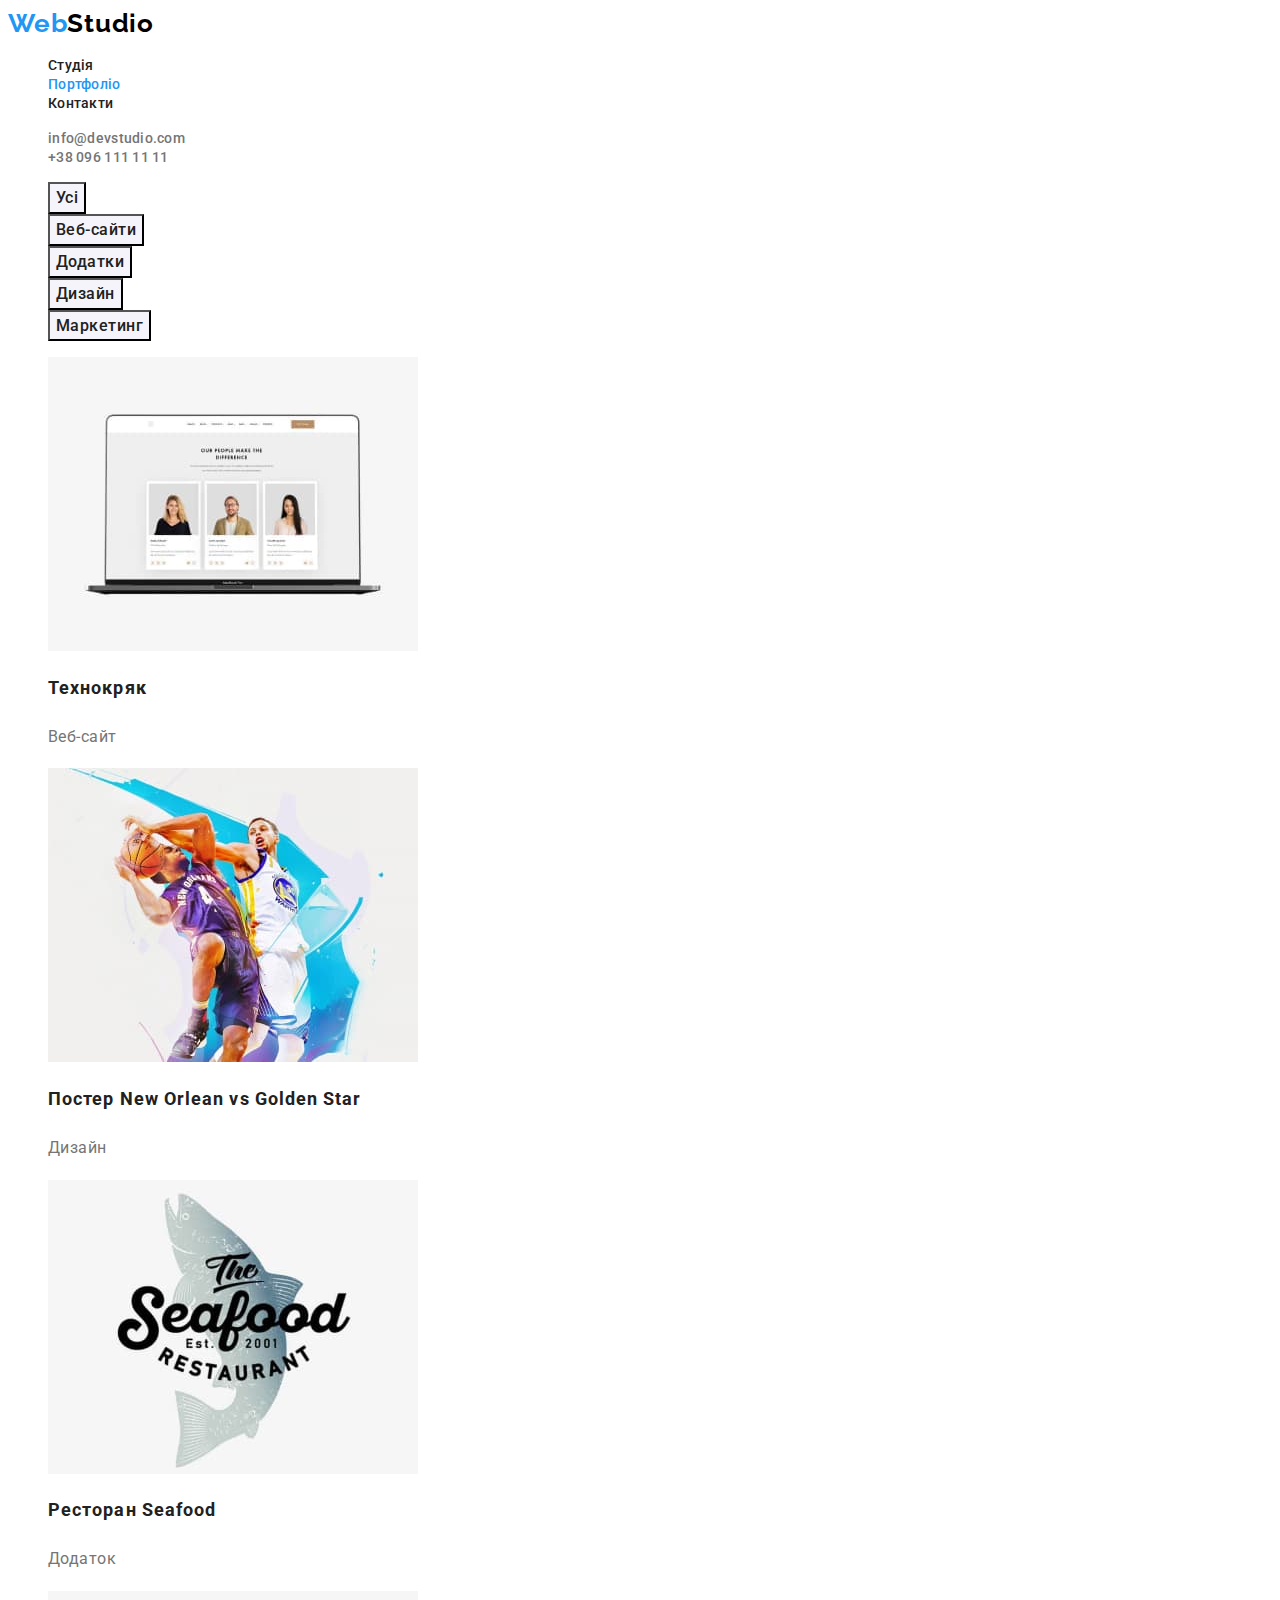
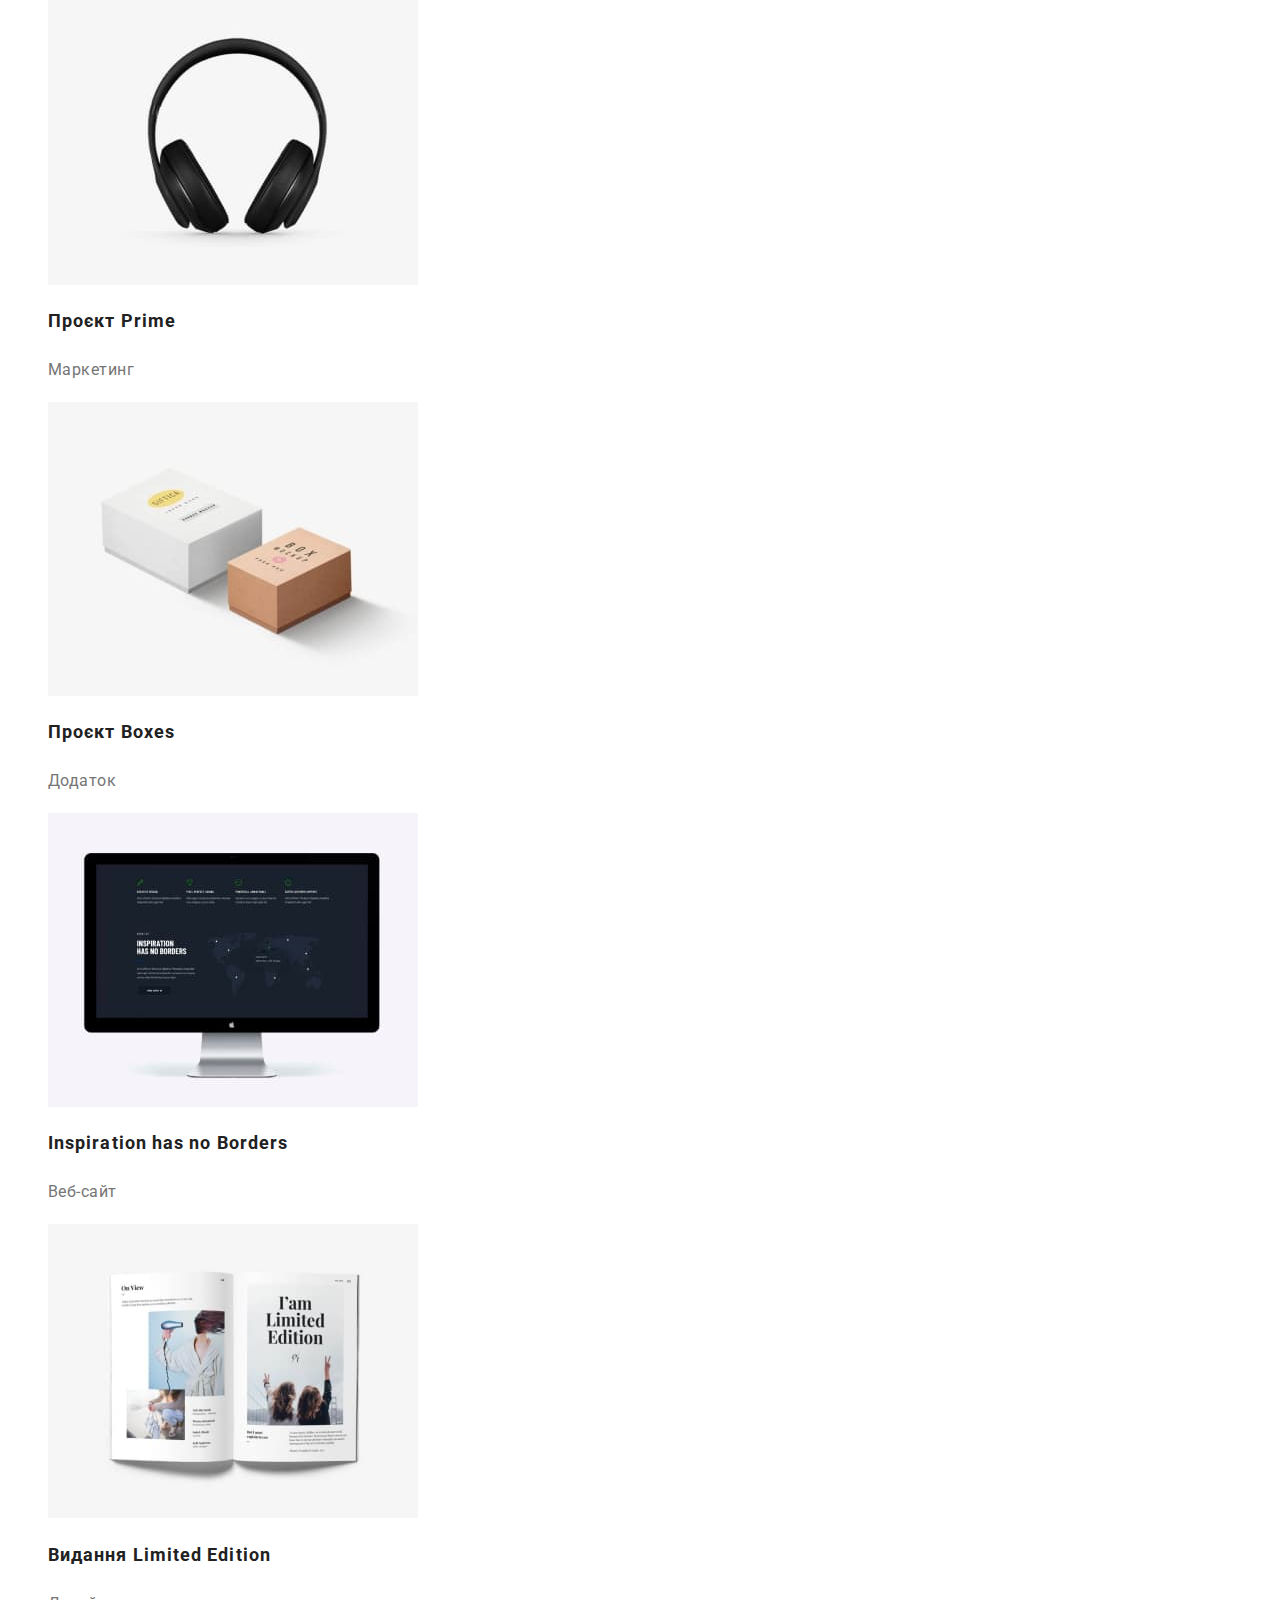
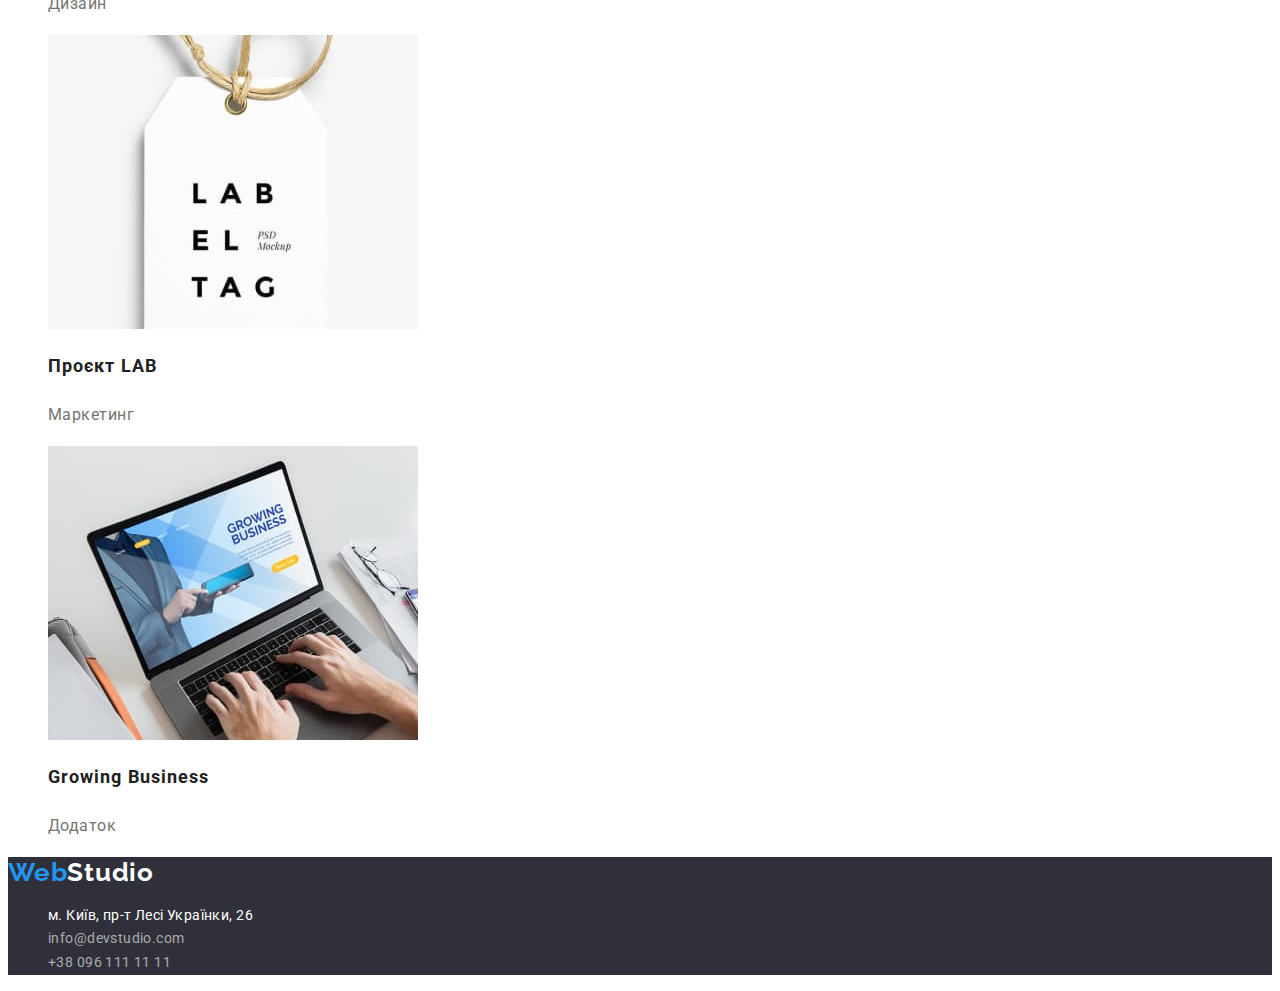
==== portfolio.html @ 30cf0112 "copy HW2" ====
<!DOCTYPE html>
<html lang="uk">
  <head>
    <meta charset="UTF-8" />
    <meta http-equiv="X-UA-Compatible" content="IE=edge" />
    <meta name="viewport" content="width=device-width, initial-scale=1.0" />
    <link
      href="https://fonts.googleapis.com/css2?family=Raleway:wght@700&family=Roboto:wght@400;500;700;900&display=swap"
      rel="stylesheet"
    />
    <title>Portfolio</title>
    <link rel="stylesheet" href="./css/styles.css" />
  </head>
  <body>
    <header class="header">
      <a href="./index.html" class="logo-header"> <span class="logo-web">Web</span>Studio </a>
      <nav class="navigation">
        <ul class="nav-list">
          <li><a href="./index.html" class="link">Студія</a></li>
          <li><a href="./portfolio.html" class="link active-link">Портфоліо</a></li>
          <li><a href="#" class="link">Контакти</a></li>
        </ul>
      </nav>
      <ul class="contacts">
        <li>
          <a href="mailto:info@devstudio.com" class="link">info@devstudio.com</a>
        </li>
        <li>
          <a href="tel:+380961111111" class="link">+38 096 111 11 11</a>
        </li>
      </ul>
    </header>
    <main>
      <section class="portfolio">
        <h1 class="visually-hidden">Портфоліо</h1>
        <ul class="filter-list">
          <li class="item"><button type="button" class="filter-btn">Усі</button></li>
          <li class="item"><button type="button" class="filter-btn">Веб-сайти</button></li>
          <li class="item"><button type="button" class="filter-btn">Додатки</button></li>
          <li class="item"><button type="button" class="filter-btn">Дизайн</button></li>
          <li class="item"><button type="button" class="filter-btn">Маркетинг</button></li>
        </ul>
        <ul class="project-list">
          <li class="item">
            <a href="#" class="link"
              ><img src="./images/technokryak.jpg" alt="Технокряк" width="370" />
              <h2 class="title">Технокряк</h2>
              <p class="text">Веб-сайт</p>
            </a>
          </li>
          <li class="item">
            <a href="#" class="link"
              ><img src="./images/poster.jpg" alt="Постер New Orlean vs Golden Star" width="370" />
              <h2 class="title">Постер New Orlean vs Golden Star</h2>
              <p class="text">Дизайн</p>
            </a>
          </li>
          <li class="item">
            <a href="#" class="link"
              ><img src="./images/seafood.jpg" alt="Ресторан Seafood" width="370" />
              <h2 class="title">Ресторан Seafood</h2>
              <p class="text">Додаток</p>
            </a>
          </li>
          <li class="item">
            <a href="#" class="link"
              ><img src="./images/prime.jpg" alt="Проєкт Prime" width="370" />
              <h2 class="title">Проєкт Prime</h2>
              <p class="text">Маркетинг</p></a
            >
          </li>
          <li class="item">
            <a href="#" class="link"
              ><img src="./images/boxes.jpg" alt="Проєкт Boxes" width="370" />
              <h2 class="title">Проєкт Boxes</h2>
              <p class="text">Додаток</p>
            </a>
          </li>
          <li class="item">
            <a href="#" class="link"
              ><img src="./images/inspiration.jpg" alt="Inspiration has no Borders" width="370" />
              <h2 class="title">Inspiration has no Borders</h2>
              <p class="text">Веб-сайт</p>
            </a>
          </li>
          <li class="item">
            <a href="#" class="link"
              ><img src="./images/limited.jpg" alt="Видання Limited Edition" width="370" />
              <h2 class="title">Видання Limited Edition</h2>
              <p class="text">Дизайн</p>
            </a>
          </li>
          <li class="item">
            <a href="#" class="link"
              ><img src="./images/lab.jpg" alt="Проєкт LAB" width="370" />
              <h2 class="title">Проєкт LAB</h2>
              <p class="text">Маркетинг</p></a
            >
          </li>
          <li class="item">
            <a href="#" class="link"
              ><img src="./images/busines.jpg" alt="Growing Business" width="370" />
              <h2 class="title">Growing Business</h2>
              <p class="text">Додаток</p>
            </a>
          </li>
        </ul>
      </section>
    </main>
    <footer class="footer">
      <a href="./index.html" class="logo-footer"> <span class="logo-web">Web</span>Studio </a>
      <address class="address">
        <ul class="address-list">
          <li>
            <a
              href="https://goo.gl/maps/CPtrU1FHBa2aNyZL9"
              target="_blank"
              rel="noopener noreferrer nofollow"
              class="link"
              >м. Київ, пр-т Лесі Українки, 26</a
            >
          </li>
          <li><a href="mailto:info@devstudio.com" class="link">info@devstudio.com</a></li>
          <li><a href="tel:+380961111111" class="link">+38 096 111 11 11</a></li>
        </ul>
      </address>
    </footer>
  </body>
</html>
---- css/styles.css ----
/* Палітра і основні стилі сайту */
:root {
  --accent-color: #2196f3;
  --accent-active: #188ce8;
  --black-logo: #000000;
  --main-text: #212121;
  --secondary-text: #757575;
  --white-text: #ffffff;
  --footer-text: rgba(255, 255, 255, 0.6);
  --white-background: #ffffff;
  --grey-background: #f5f4fa;
  --dark-background: #2f303a;
}

body {
  font-family: 'Roboto', sans-serif;
  color: var(--secondary-text);
  background-color: var(--white-background);
}

button {
  cursor: pointer;
  font-family: inherit;
}
.visually-hidden {
  position: absolute;
  white-space: nowrap;
  width: 1px;
  height: 1px;
  overflow: hidden;
  border: 0;
  padding: 0;
  clip: rect(0 0 0 0);
  clip-path: inset(50%);
  margin: -1px;
}

/* header */
.header {
  background-color: var(--white-background);
}
.logo-header {
  font-family: 'Raleway';
  font-weight: 700;
  font-size: 26px;
  line-height: 1.19;
  letter-spacing: 0.03em;

  text-decoration: none;
  color: var(--black-logo);
}
.logo-web {
  color: var(--accent-color);
}
.nav-list {
  list-style-type: none;
}
.nav-list .link {
  font-weight: 500;
  font-size: 14px;
  line-height: 1.14;
  letter-spacing: 0.02em;

  text-decoration: none;
  color: var(--main-text);
}
.contacts {
  list-style-type: none;
}
.contacts .link {
  font-weight: 500;
  font-size: 14px;
  line-height: 1.14;
  letter-spacing: 0.02em;

  text-decoration: none;
  color: var(--secondary-text);
}

.header .link:hover,
.header .link:focus {
  color: var(--accent-color);
}
.header .active-link {
  color: var(--accent-color);
}

/* footer */
.footer {
  background-color: var(--dark-background);
}
.logo-footer {
  font-family: 'Raleway';
  font-weight: 700;
  font-size: 26px;
  line-height: 1.19;
  letter-spacing: 0.03em;

  text-decoration: none;
  color: var(--white-text);
}
.address-list {
  list-style-type: none;
}
.address-list .link {
  font-style: normal;
  font-size: 14px;
  line-height: 1.71;
  letter-spacing: 0.03em;

  text-decoration: none;
  color: var(--footer-text);
}
.address-list [rel] {
  color: var(--white-text);
}
.address-list .link:hover,
.adress-list .link:focus {
  color: var(--accent-color);
}

/* ---------------studio (main page)--------------- */
/* hero */
.hero {
  background-color: var(--dark-background);
}
.hero .title {
  font-weight: 900;
  font-size: 44px;
  line-height: 1.36;
  text-align: center;
  letter-spacing: 0.06em;
  text-transform: uppercase;

  color: var(--white-text);
}
.hero-btn {
  font-weight: 700;
  font-size: 16px;
  line-height: 1.88;
  letter-spacing: 0.06em;

  color: var(--white-text);
  background-color: var(--accent-color);
}

.hero button:hover,
.hero button:focus {
  background-color: var(--accent-active);
}

/* benefits */
.benefits {
}
.benefits .title {
  font-weight: 700;
  font-size: 14px;
  line-height: 1.14;
  letter-spacing: 0.03em;
  text-transform: uppercase;

  color: var(--main-text);
}
.benefits-list {
  list-style-type: none;
}
.benefits-text {
  font-size: 14px;
  line-height: 1.71;
  letter-spacing: 0.03em;
}

/* work */

.work .title {
  font-weight: 700;
  font-size: 36px;
  line-height: 1.16;
  text-align: center;
  letter-spacing: 0.03em;

  color: var(--main-text);
}
.work-list {
  list-style-type: none;
}

/* command */
.command {
  background-color: var(--grey-background);
}
.command .title {
  font-weight: 700;
  font-size: 36px;
  line-height: 1.16;
  text-align: center;
  letter-spacing: 0.03em;

  color: var(--main-text);
}
.command-list {
  list-style-type: none;
}
.command-list .item {
  background-color: var(--white-background);
}
.command-list .title {
  font-weight: 500;
  font-size: 16px;
  line-height: 1.18;
  text-align: center;
  letter-spacing: 0.03em;

  color: var(--main-text);
}
.command-list .text {
  font-size: 16px;
  line-height: 1.18;
  text-align: center;
  letter-spacing: 0.03em;
}

/* ---------------portfolio page--------------- */
.filter-list {
  list-style-type: none;
}
.filter-btn {
  font-weight: 500;
  font-size: 16px;
  line-height: 1.62;
  letter-spacing: 0.03em;

  color: var(--main-text);
  background-color: var(--grey-background);
}
.filter-btn:hover,
.filter-btn:focus {
  color: var(--white-text);
  background-color: var(--accent-color);
}
.project-list {
  list-style-type: none;
}
.project-list .link {
  text-decoration: none;
  color: inherit;
}
.project-list .title {
  font-weight: 700;
  font-size: 18px;
  line-height: 2;
  letter-spacing: 0.06em;

  color: var(--main-text);
}
.project-list .text {
  font-size: 16px;
  line-height: 1.88;
  letter-spacing: 0.03em;
}
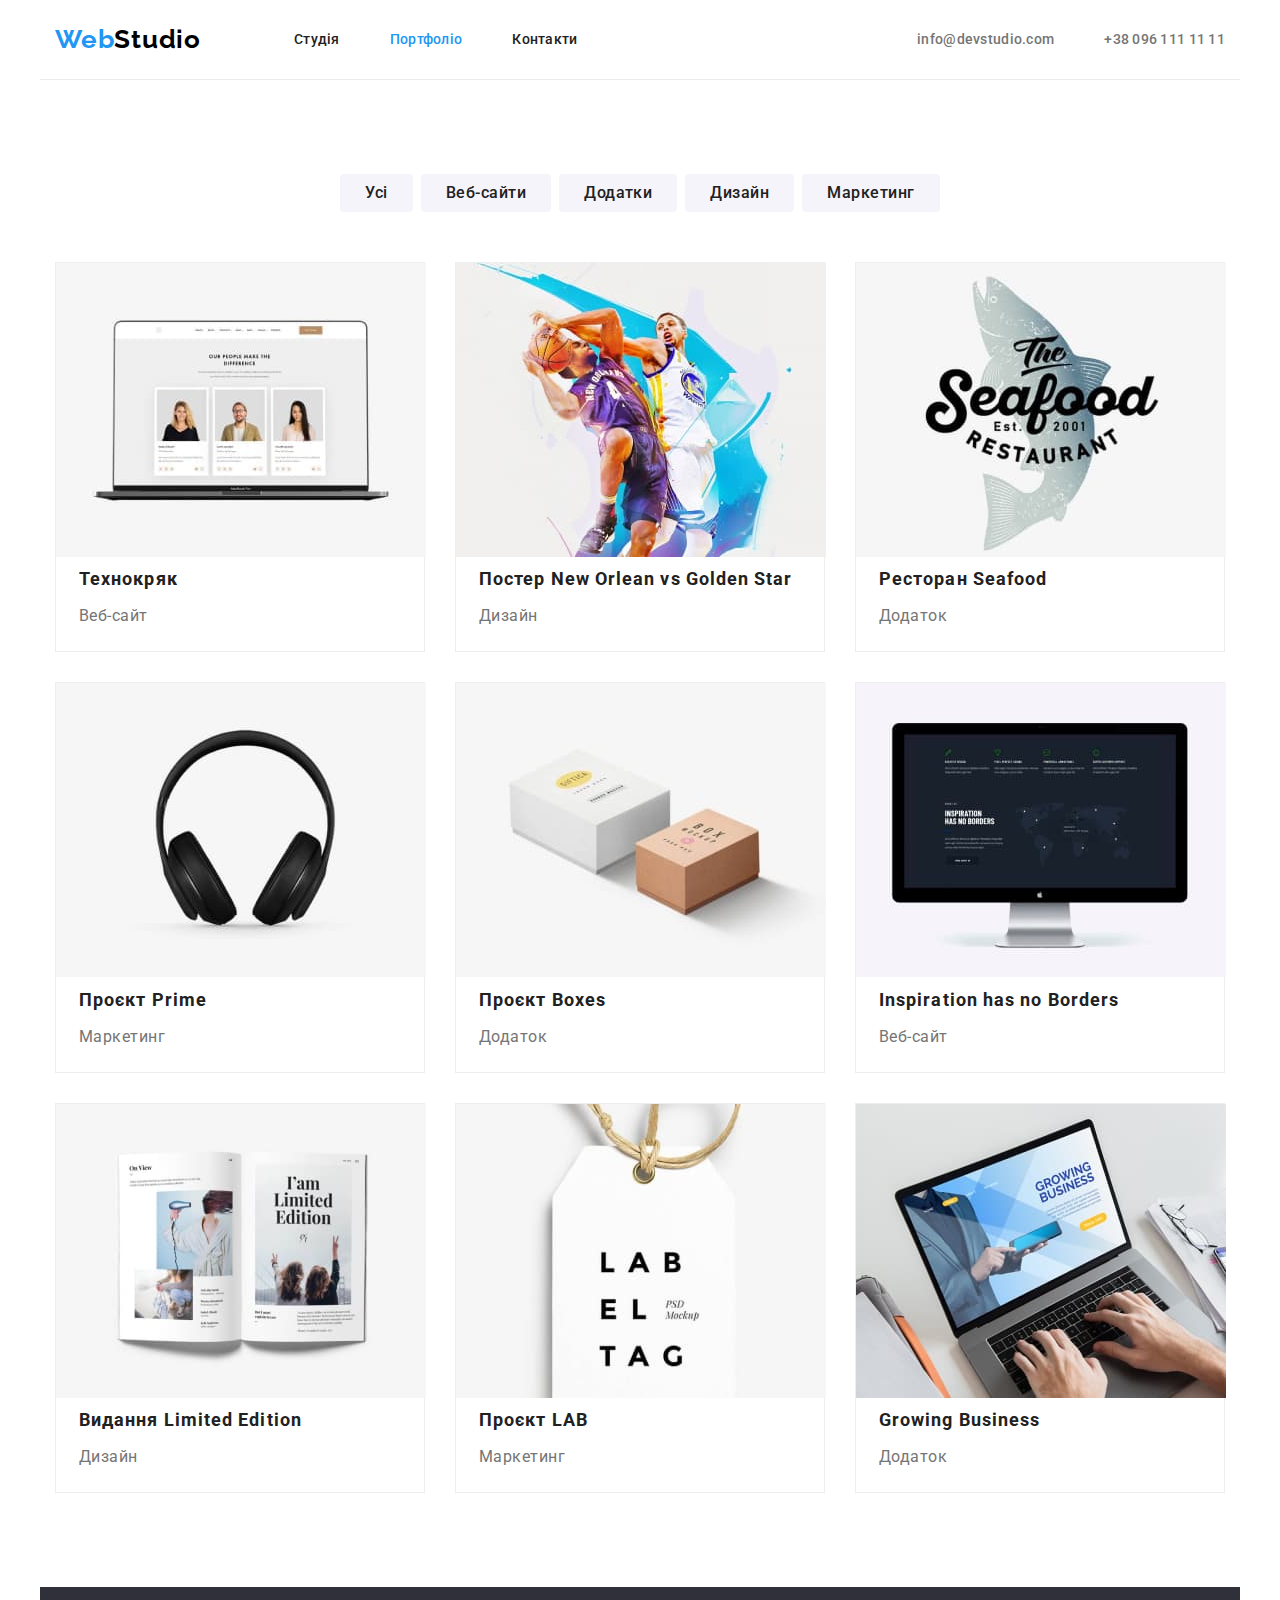
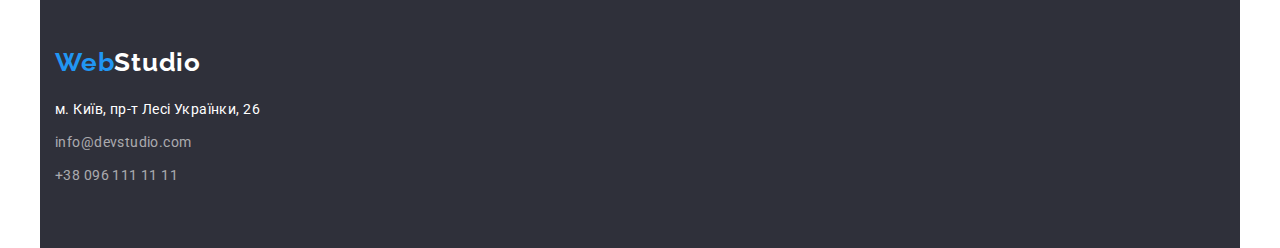
==== commit 31b682fa: "stage 1" ====
--- a/portfolio.html
+++ b/portfolio.html
@@ -9,29 +9,38 @@
       rel="stylesheet"
     />
     <title>Portfolio</title>
+    <link
+      rel="stylesheet"
+      href="https://cdnjs.cloudflare.com/ajax/libs/modern-normalize/1.1.0/modern-normalize.css"
+      integrity="sha512-Y0MM+V6ymRKN2zStTqzQ227DWhhp4Mzdo6gnlRnuaNCbc+YN/ZH0sBCLTM4M0oSy9c9VKiCvd4Jk44aCLrNS5Q=="
+      crossorigin="anonymous"
+      referrerpolicy="no-referrer"
+    />
     <link rel="stylesheet" href="./css/styles.css" />
   </head>
   <body>
-    <header class="header">
+    <header class="header container">
       <a href="./index.html" class="logo-header"> <span class="logo-web">Web</span>Studio </a>
       <nav class="navigation">
         <ul class="nav-list">
-          <li><a href="./index.html" class="link">Студія</a></li>
-          <li><a href="./portfolio.html" class="link active-link">Портфоліо</a></li>
-          <li><a href="#" class="link">Контакти</a></li>
+          <li class="nav-list-item"><a href="./index.html" class="link">Студія</a></li>
+          <li class="nav-list-item">
+            <a href="./portfolio.html" class="link active-link">Портфоліо</a>
+          </li>
+          <li class="nav-list-item"><a href="#" class="link">Контакти</a></li>
         </ul>
       </nav>
       <ul class="contacts">
-        <li>
+        <li class="contacts-list">
           <a href="mailto:info@devstudio.com" class="link">info@devstudio.com</a>
         </li>
-        <li>
+        <li class="contacts-list">
           <a href="tel:+380961111111" class="link">+38 096 111 11 11</a>
         </li>
       </ul>
     </header>
     <main>
-      <section class="portfolio">
+      <section class="portfolio container section">
         <h1 class="visually-hidden">Портфоліо</h1>
         <ul class="filter-list">
           <li class="item"><button type="button" class="filter-btn">Усі</button></li>
@@ -107,11 +116,11 @@
         </ul>
       </section>
     </main>
-    <footer class="footer">
+    <footer class="footer container">
       <a href="./index.html" class="logo-footer"> <span class="logo-web">Web</span>Studio </a>
       <address class="address">
         <ul class="address-list">
-          <li>
+          <li class="item">
             <a
               href="https://goo.gl/maps/CPtrU1FHBa2aNyZL9"
               target="_blank"
@@ -120,8 +129,10 @@
               >м. Київ, пр-т Лесі Українки, 26</a
             >
           </li>
-          <li><a href="mailto:info@devstudio.com" class="link">info@devstudio.com</a></li>
-          <li><a href="tel:+380961111111" class="link">+38 096 111 11 11</a></li>
+          <li class="item">
+            <a href="mailto:info@devstudio.com" class="link">info@devstudio.com</a>
+          </li>
+          <li class="item"><a href="tel:+380961111111" class="link">+38 096 111 11 11</a></li>
         </ul>
       </address>
     </footer>
--- a/css/styles.css
+++ b/css/styles.css
@@ -12,6 +12,28 @@
   --dark-background: #2f303a;
 }
 
+h1,
+h2,
+h3,
+h4,
+h5,
+h6 {
+  margin-top: 0;
+  margin-bottom: 0;
+  margin-left: auto;
+  margin-right: auto;
+}
+
+ul {
+  margin: 0;
+  padding: 0;
+}
+
+p {
+  margin: 0;
+  padding: 0;
+}
+
 body {
   font-family: 'Roboto', sans-serif;
   color: var(--secondary-text);
@@ -38,6 +60,12 @@
 /* header */
 .header {
   background-color: var(--white-background);
+  display: flex;
+  align-content: center;
+  align-items: center;
+  height: 80px;
+
+  border-bottom: 1px solid rgba(236, 236, 236, 1);
 }
 .logo-header {
   font-family: 'Raleway';
@@ -52,8 +80,13 @@
 .logo-web {
   color: var(--accent-color);
 }
+.navigation {
+  margin-left: 93px;
+}
 .nav-list {
   list-style-type: none;
+
+  display: flex;
 }
 .nav-list .link {
   font-weight: 500;
@@ -64,8 +97,19 @@
   text-decoration: none;
   color: var(--main-text);
 }
+
+.nav-list-item:nth-child(-n + 2) {
+  margin-right: 50px;
+}
+
 .contacts {
   list-style-type: none;
+
+  display: flex;
+  margin-left: auto;
+}
+.contacts-list:first-child {
+  margin-right: 50px;
 }
 .contacts .link {
   font-weight: 500;
@@ -88,6 +132,8 @@
 /* footer */
 .footer {
   background-color: var(--dark-background);
+  padding-top: 60px;
+  padding-bottom: 60px;
 }
 .logo-footer {
   font-family: 'Raleway';
@@ -98,9 +144,15 @@
 
   text-decoration: none;
   color: var(--white-text);
+
+  display: block;
+  margin-bottom: 20px;
 }
 .address-list {
   list-style-type: none;
+}
+.address-list .item:not(:last-child) {
+  margin-bottom: 9px;
 }
 .address-list .link {
   font-style: normal;
@@ -119,10 +171,26 @@
   color: var(--accent-color);
 }
 
+.container {
+  width: 1200px;
+  margin-left: auto;
+  margin-right: auto;
+  padding-right: 15px;
+  padding-left: 15px;
+}
+
+.section {
+  padding-top: 94px;
+  padding-bottom: 94px;
+}
+
 /* ---------------studio (main page)--------------- */
 /* hero */
 .hero {
   background-color: var(--dark-background);
+
+  padding-left: auto;
+  padding-right: auto;
 }
 .hero .title {
   font-weight: 900;
@@ -133,6 +201,9 @@
   text-transform: uppercase;
 
   color: var(--white-text);
+
+  width: 696px;
+  margin-bottom: 30px;
 }
 .hero-btn {
   font-weight: 700;
@@ -142,6 +213,14 @@
 
   color: var(--white-text);
   background-color: var(--accent-color);
+
+  display: block;
+  padding: 10px 32px;
+  box-shadow: 0px 4px 4px rgba(0, 0, 0, 0.15);
+  border-radius: 4px;
+  border: 0;
+  margin-left: auto;
+  margin-right: auto;
 }
 
 .hero button:hover,
@@ -151,6 +230,18 @@
 
 /* benefits */
 .benefits {
+  padding-bottom: 0;
+}
+.benefits-list {
+  list-style-type: none;
+
+  display: flex;
+}
+.benefits-list .item {
+  width: 270px;
+}
+.benefits-list .item:nth-child(-n + 3) {
+  margin-right: 30px;
 }
 .benefits .title {
   font-weight: 700;
@@ -160,10 +251,10 @@
   text-transform: uppercase;
 
   color: var(--main-text);
-}
-.benefits-list {
-  list-style-type: none;
-}
+
+  margin-bottom: 10px;
+}
+
 .benefits-text {
   font-size: 14px;
   line-height: 1.71;
@@ -180,9 +271,14 @@
   letter-spacing: 0.03em;
 
   color: var(--main-text);
+  margin-bottom: 50px;
 }
 .work-list {
   list-style-type: none;
+  display: flex;
+}
+.work-list .item:not(:last-child) {
+  margin-right: 30px;
 }
 
 /* command */
@@ -197,12 +293,25 @@
   letter-spacing: 0.03em;
 
   color: var(--main-text);
+  margin-bottom: 50px;
 }
 .command-list {
   list-style-type: none;
+
+  display: flex;
 }
 .command-list .item {
   background-color: var(--white-background);
+
+  box-shadow: 0px 1px 3px rgba(0, 0, 0, 0.12), 0px 1px 1px rgba(0, 0, 0, 0.14),
+    0px 2px 1px rgba(0, 0, 0, 0.2);
+  border-radius: 0px 0px 4px 4px;
+}
+.command-list .item:not(:last-child) {
+  margin-right: 30px;
+}
+.command-list .photo {
+  margin-bottom: 30px;
 }
 .command-list .title {
   font-weight: 500;
@@ -212,17 +321,22 @@
   letter-spacing: 0.03em;
 
   color: var(--main-text);
+  margin-bottom: 10px;
 }
 .command-list .text {
   font-size: 16px;
   line-height: 1.18;
   text-align: center;
   letter-spacing: 0.03em;
+  margin-bottom: 30px;
 }
 
 /* ---------------portfolio page--------------- */
 .filter-list {
   list-style-type: none;
+  display: flex;
+  justify-content: center;
+  margin-bottom: 50px;
 }
 .filter-btn {
   font-weight: 500;
@@ -232,15 +346,40 @@
 
   color: var(--main-text);
   background-color: var(--grey-background);
-}
+
+  display: block;
+  border-radius: 4px;
+  border: 0;
+
+  padding: 6px 25px;
+}
+.filter-list .item:not(:last-child) {
+  margin-right: 8px;
+}
+
 .filter-btn:hover,
 .filter-btn:focus {
   color: var(--white-text);
   background-color: var(--accent-color);
+  box-shadow: 0px 3px 1px rgba(0, 0, 0, 0.1), 0px 1px 2px rgba(0, 0, 0, 0.08),
+    0px 2px 2px rgba(0, 0, 0, 0.12);
 }
 .project-list {
   list-style-type: none;
-}
+  display: flex;
+  flex-wrap: wrap;
+  gap: 30px;
+}
+.project-list .item {
+  border: 1px solid #eeeeee;
+
+  width: 370px;
+
+  padding-bottom: 20px;
+
+  flex-basis: calc((100% - 60px) / 3);
+}
+
 .project-list .link {
   text-decoration: none;
   color: inherit;
@@ -252,9 +391,14 @@
   letter-spacing: 0.06em;
 
   color: var(--main-text);
+  width: 322px;
+  margin-bottom: 4px;
 }
 .project-list .text {
   font-size: 16px;
   line-height: 1.88;
   letter-spacing: 0.03em;
-}
+  width: 322px;
+  margin-left: auto;
+  margin-right: auto;
+}
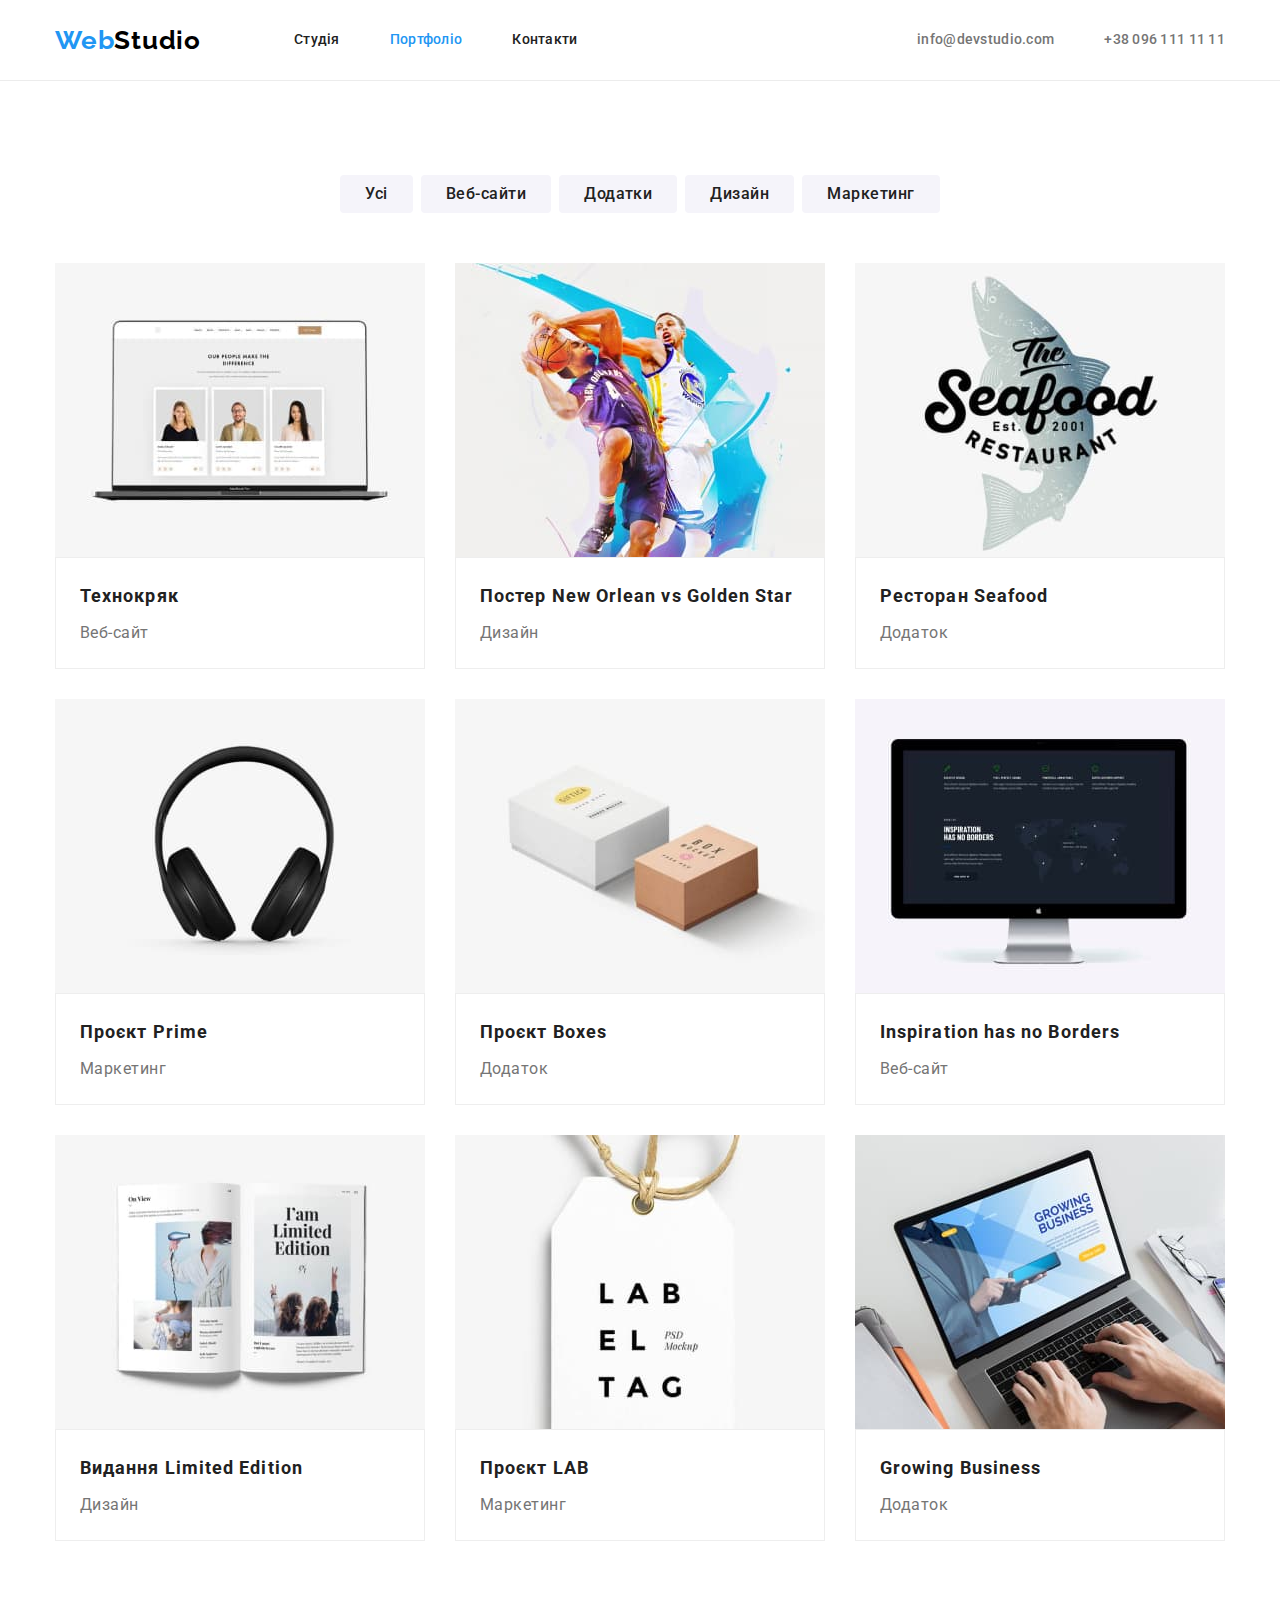
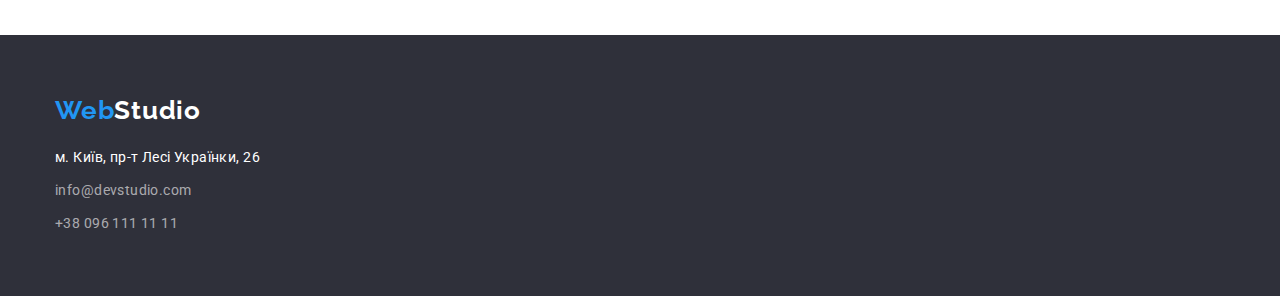
==== commit 09d047fd: "stage 2" ====
--- a/portfolio.html
+++ b/portfolio.html
@@ -19,122 +19,150 @@
     <link rel="stylesheet" href="./css/styles.css" />
   </head>
   <body>
-    <header class="header container">
-      <a href="./index.html" class="logo-header"> <span class="logo-web">Web</span>Studio </a>
-      <nav class="navigation">
-        <ul class="nav-list">
-          <li class="nav-list-item"><a href="./index.html" class="link">Студія</a></li>
-          <li class="nav-list-item">
-            <a href="./portfolio.html" class="link active-link">Портфоліо</a>
+    <header class="header">
+      <div class="container">
+        <a href="./index.html" class="logo-header"> <span class="logo-web">Web</span>Studio </a>
+        <nav class="navigation">
+          <ul class="nav-list">
+            <li class="nav-list-item"><a href="./index.html" class="link">Студія</a></li>
+            <li class="nav-list-item">
+              <a href="./portfolio.html" class="link active-link">Портфоліо</a>
+            </li>
+            <li class="nav-list-item"><a href="#" class="link">Контакти</a></li>
+          </ul>
+        </nav>
+        <ul class="contacts">
+          <li class="contacts-list">
+            <a href="mailto:info@devstudio.com" class="link">info@devstudio.com</a>
           </li>
-          <li class="nav-list-item"><a href="#" class="link">Контакти</a></li>
+          <li class="contacts-list">
+            <a href="tel:+380961111111" class="link">+38 096 111 11 11</a>
+          </li>
         </ul>
-      </nav>
-      <ul class="contacts">
-        <li class="contacts-list">
-          <a href="mailto:info@devstudio.com" class="link">info@devstudio.com</a>
-        </li>
-        <li class="contacts-list">
-          <a href="tel:+380961111111" class="link">+38 096 111 11 11</a>
-        </li>
-      </ul>
+      </div>
     </header>
     <main>
-      <section class="portfolio container section">
-        <h1 class="visually-hidden">Портфоліо</h1>
-        <ul class="filter-list">
-          <li class="item"><button type="button" class="filter-btn">Усі</button></li>
-          <li class="item"><button type="button" class="filter-btn">Веб-сайти</button></li>
-          <li class="item"><button type="button" class="filter-btn">Додатки</button></li>
-          <li class="item"><button type="button" class="filter-btn">Дизайн</button></li>
-          <li class="item"><button type="button" class="filter-btn">Маркетинг</button></li>
-        </ul>
-        <ul class="project-list">
-          <li class="item">
-            <a href="#" class="link"
-              ><img src="./images/technokryak.jpg" alt="Технокряк" width="370" />
-              <h2 class="title">Технокряк</h2>
-              <p class="text">Веб-сайт</p>
-            </a>
-          </li>
-          <li class="item">
-            <a href="#" class="link"
-              ><img src="./images/poster.jpg" alt="Постер New Orlean vs Golden Star" width="370" />
-              <h2 class="title">Постер New Orlean vs Golden Star</h2>
-              <p class="text">Дизайн</p>
-            </a>
-          </li>
-          <li class="item">
-            <a href="#" class="link"
-              ><img src="./images/seafood.jpg" alt="Ресторан Seafood" width="370" />
-              <h2 class="title">Ресторан Seafood</h2>
-              <p class="text">Додаток</p>
-            </a>
-          </li>
-          <li class="item">
-            <a href="#" class="link"
-              ><img src="./images/prime.jpg" alt="Проєкт Prime" width="370" />
-              <h2 class="title">Проєкт Prime</h2>
-              <p class="text">Маркетинг</p></a
-            >
-          </li>
-          <li class="item">
-            <a href="#" class="link"
-              ><img src="./images/boxes.jpg" alt="Проєкт Boxes" width="370" />
-              <h2 class="title">Проєкт Boxes</h2>
-              <p class="text">Додаток</p>
-            </a>
-          </li>
-          <li class="item">
-            <a href="#" class="link"
-              ><img src="./images/inspiration.jpg" alt="Inspiration has no Borders" width="370" />
-              <h2 class="title">Inspiration has no Borders</h2>
-              <p class="text">Веб-сайт</p>
-            </a>
-          </li>
-          <li class="item">
-            <a href="#" class="link"
-              ><img src="./images/limited.jpg" alt="Видання Limited Edition" width="370" />
-              <h2 class="title">Видання Limited Edition</h2>
-              <p class="text">Дизайн</p>
-            </a>
-          </li>
-          <li class="item">
-            <a href="#" class="link"
-              ><img src="./images/lab.jpg" alt="Проєкт LAB" width="370" />
-              <h2 class="title">Проєкт LAB</h2>
-              <p class="text">Маркетинг</p></a
-            >
-          </li>
-          <li class="item">
-            <a href="#" class="link"
-              ><img src="./images/busines.jpg" alt="Growing Business" width="370" />
-              <h2 class="title">Growing Business</h2>
-              <p class="text">Додаток</p>
-            </a>
-          </li>
-        </ul>
+      <section class="portfolio section">
+        <div class="container">
+          <h1 class="visually-hidden">Портфоліо</h1>
+          <ul class="filter-list">
+            <li class="item"><button type="button" class="filter-btn">Усі</button></li>
+            <li class="item"><button type="button" class="filter-btn">Веб-сайти</button></li>
+            <li class="item"><button type="button" class="filter-btn">Додатки</button></li>
+            <li class="item"><button type="button" class="filter-btn">Дизайн</button></li>
+            <li class="item"><button type="button" class="filter-btn">Маркетинг</button></li>
+          </ul>
+          <ul class="project-list">
+            <li class="item">
+              <a href="#" class="link"
+                ><img src="./images/technokryak.jpg" alt="Технокряк" width="370" />
+                <div class="wrap">
+                  <h2 class="title">Технокряк</h2>
+                  <p class="text">Веб-сайт</p>
+                </div>
+              </a>
+            </li>
+            <li class="item">
+              <a href="#" class="link"
+                ><img
+                  src="./images/poster.jpg"
+                  alt="Постер New Orlean vs Golden Star"
+                  width="370"
+                />
+                <div class="wrap">
+                  <h2 class="title">Постер New Orlean vs Golden Star</h2>
+                  <p class="text">Дизайн</p>
+                </div>
+              </a>
+            </li>
+            <li class="item">
+              <a href="#" class="link"
+                ><img src="./images/seafood.jpg" alt="Ресторан Seafood" width="370" />
+                <div class="wrap">
+                  <h2 class="title">Ресторан Seafood</h2>
+                  <p class="text">Додаток</p>
+                </div>
+              </a>
+            </li>
+            <li class="item">
+              <a href="#" class="link"
+                ><img src="./images/prime.jpg" alt="Проєкт Prime" width="370" />
+                <div class="wrap">
+                  <h2 class="title">Проєкт Prime</h2>
+                  <p class="text">Маркетинг</p>
+                </div></a
+              >
+            </li>
+            <li class="item">
+              <a href="#" class="link"
+                ><img src="./images/boxes.jpg" alt="Проєкт Boxes" width="370" />
+                <div class="wrap">
+                  <h2 class="title">Проєкт Boxes</h2>
+                  <p class="text">Додаток</p>
+                </div>
+              </a>
+            </li>
+            <li class="item">
+              <a href="#" class="link"
+                ><img src="./images/inspiration.jpg" alt="Inspiration has no Borders" width="370" />
+                <div class="wrap">
+                  <h2 class="title">Inspiration has no Borders</h2>
+                  <p class="text">Веб-сайт</p>
+                </div>
+              </a>
+            </li>
+            <li class="item">
+              <a href="#" class="link"
+                ><img src="./images/limited.jpg" alt="Видання Limited Edition" width="370" />
+                <div class="wrap">
+                  <h2 class="title">Видання Limited Edition</h2>
+                  <p class="text">Дизайн</p>
+                </div>
+              </a>
+            </li>
+            <li class="item">
+              <a href="#" class="link"
+                ><img src="./images/lab.jpg" alt="Проєкт LAB" width="370" />
+                <div class="wrap">
+                  <h2 class="title">Проєкт LAB</h2>
+                  <p class="text">Маркетинг</p>
+                </div></a
+              >
+            </li>
+            <li class="item">
+              <a href="#" class="link"
+                ><img src="./images/busines.jpg" alt="Growing Business" width="370" />
+                <div class="wrap">
+                  <h2 class="title">Growing Business</h2>
+                  <p class="text">Додаток</p>
+                </div>
+              </a>
+            </li>
+          </ul>
+        </div>
       </section>
     </main>
-    <footer class="footer container">
-      <a href="./index.html" class="logo-footer"> <span class="logo-web">Web</span>Studio </a>
-      <address class="address">
-        <ul class="address-list">
-          <li class="item">
-            <a
-              href="https://goo.gl/maps/CPtrU1FHBa2aNyZL9"
-              target="_blank"
-              rel="noopener noreferrer nofollow"
-              class="link"
-              >м. Київ, пр-т Лесі Українки, 26</a
-            >
-          </li>
-          <li class="item">
-            <a href="mailto:info@devstudio.com" class="link">info@devstudio.com</a>
-          </li>
-          <li class="item"><a href="tel:+380961111111" class="link">+38 096 111 11 11</a></li>
-        </ul>
-      </address>
+    <footer class="footer">
+      <div class="container">
+        <a href="./index.html" class="logo-footer"> <span class="logo-web">Web</span>Studio </a>
+        <address class="address">
+          <ul class="address-list">
+            <li class="item">
+              <a
+                href="https://goo.gl/maps/CPtrU1FHBa2aNyZL9"
+                target="_blank"
+                rel="noopener noreferrer nofollow"
+                class="link"
+                >м. Київ, пр-т Лесі Українки, 26</a
+              >
+            </li>
+            <li class="item">
+              <a href="mailto:info@devstudio.com" class="link">info@devstudio.com</a>
+            </li>
+            <li class="item"><a href="tel:+380961111111" class="link">+38 096 111 11 11</a></li>
+          </ul>
+        </address>
+      </div>
     </footer>
   </body>
 </html>
--- a/css/styles.css
+++ b/css/styles.css
@@ -18,20 +18,22 @@
 h4,
 h5,
 h6 {
-  margin-top: 0;
-  margin-bottom: 0;
-  margin-left: auto;
-  margin-right: auto;
+  margin: 0;
 }
 
 ul {
   margin: 0;
-  padding: 0;
+  padding-left: 0;
 }
 
 p {
   margin: 0;
   padding: 0;
+}
+
+img {
+  display: block;
+  max-width: 100%;
 }
 
 body {
@@ -60,12 +62,12 @@
 /* header */
 .header {
   background-color: var(--white-background);
+  border-bottom: 1px solid rgba(236, 236, 236, 1);
+}
+.header .container {
   display: flex;
   align-content: center;
   align-items: center;
-  height: 80px;
-
-  border-bottom: 1px solid rgba(236, 236, 236, 1);
 }
 .logo-header {
   font-family: 'Raleway';
@@ -96,6 +98,9 @@
 
   text-decoration: none;
   color: var(--main-text);
+  display: inline-block;
+  padding-top: 32px;
+  padding-bottom: 32px;
 }
 
 .nav-list-item:nth-child(-n + 2) {
@@ -119,6 +124,9 @@
 
   text-decoration: none;
   color: var(--secondary-text);
+  display: inline-block;
+  padding-top: 32px;
+  padding-bottom: 32px;
 }
 
 .header .link:hover,
@@ -188,10 +196,11 @@
 /* hero */
 .hero {
   background-color: var(--dark-background);
-
-  padding-left: auto;
-  padding-right: auto;
-}
+  padding-top: 200px;
+  padding-bottom: 200px;
+  text-align: center;
+}
+
 .hero .title {
   font-weight: 900;
   font-size: 44px;
@@ -204,6 +213,8 @@
 
   width: 696px;
   margin-bottom: 30px;
+  margin-left: auto;
+  margin-right: auto;
 }
 .hero-btn {
   font-weight: 700;
@@ -214,13 +225,10 @@
   color: var(--white-text);
   background-color: var(--accent-color);
 
-  display: block;
   padding: 10px 32px;
   box-shadow: 0px 4px 4px rgba(0, 0, 0, 0.15);
   border-radius: 4px;
-  border: 0;
-  margin-left: auto;
-  margin-right: auto;
+  border-color: transparent;
 }
 
 .hero button:hover,
@@ -310,8 +318,9 @@
 .command-list .item:not(:last-child) {
   margin-right: 30px;
 }
-.command-list .photo {
-  margin-bottom: 30px;
+.command-list .wrap {
+  padding-top: 30px;
+  padding-bottom: 30px;
 }
 .command-list .title {
   font-weight: 500;
@@ -328,7 +337,6 @@
   line-height: 1.18;
   text-align: center;
   letter-spacing: 0.03em;
-  margin-bottom: 30px;
 }
 
 /* ---------------portfolio page--------------- */
@@ -371,18 +379,16 @@
   gap: 30px;
 }
 .project-list .item {
-  border: 1px solid #eeeeee;
-
-  width: 370px;
-
-  padding-bottom: 20px;
-
   flex-basis: calc((100% - 60px) / 3);
 }
 
 .project-list .link {
   text-decoration: none;
   color: inherit;
+}
+.project-list .wrap {
+    border: 1px solid #eeeeee;
+    padding: 20px 24px;
 }
 .project-list .title {
   font-weight: 700;
@@ -391,14 +397,10 @@
   letter-spacing: 0.06em;
 
   color: var(--main-text);
-  width: 322px;
   margin-bottom: 4px;
 }
 .project-list .text {
   font-size: 16px;
   line-height: 1.88;
   letter-spacing: 0.03em;
-  width: 322px;
-  margin-left: auto;
-  margin-right: auto;
-}
+}
